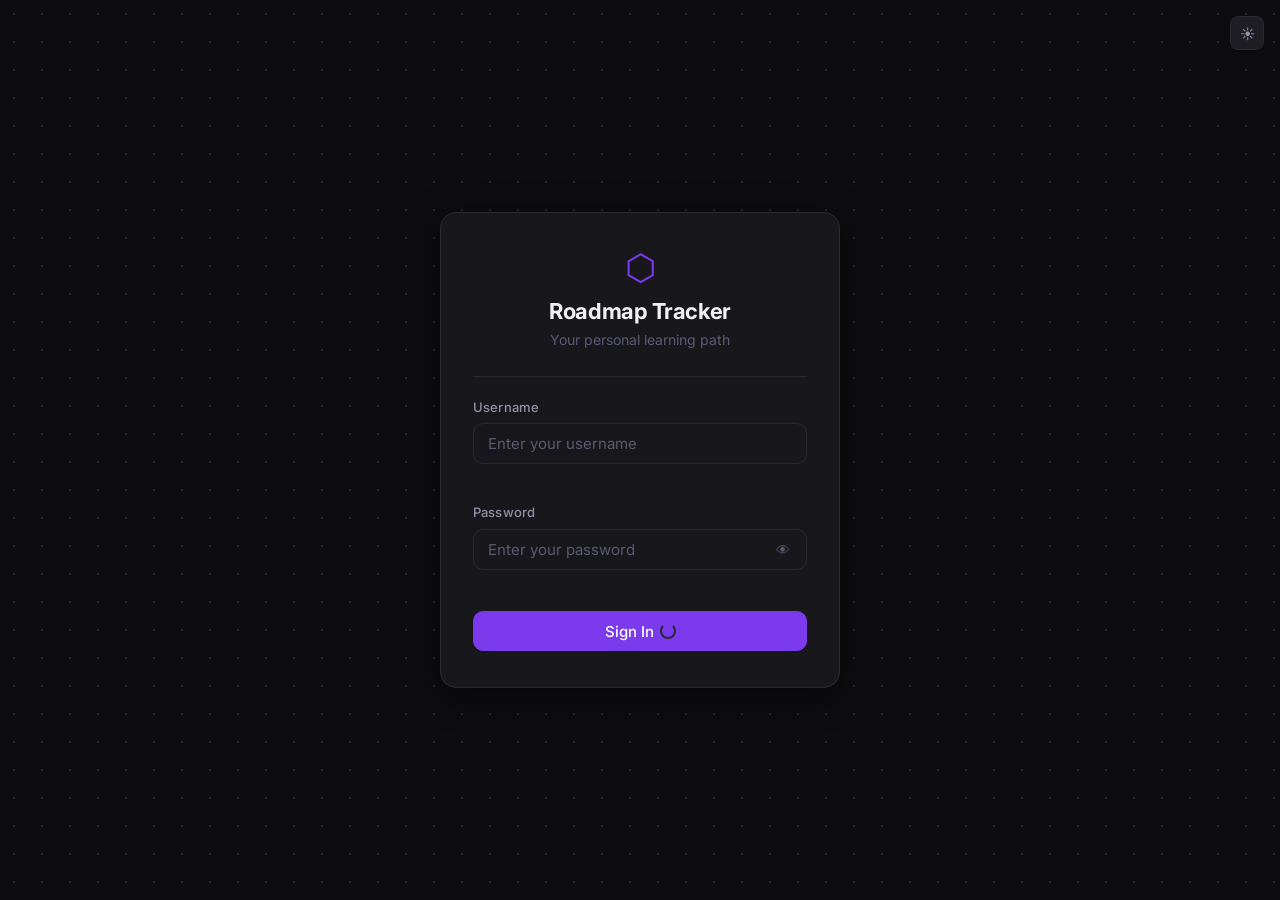
==== frontend/login.html @ f6bbed78 "Custom Roadmap UI" ====
<!DOCTYPE html>
<html lang="en" data-theme="dark">
<head>
  <meta charset="UTF-8" />
  <meta name="viewport" content="width=device-width, initial-scale=1.0" />
  <meta name="description" content="Sign in to your personal Roadmap Tracker" />
  <title>Sign In — Roadmap Tracker</title>

  <!-- Preconnect for font performance -->
  <link rel="preconnect" href="https://fonts.googleapis.com" />
  <link rel="preconnect" href="https://fonts.gstatic.com" crossorigin />
  <link href="https://fonts.googleapis.com/css2?family=Inter:wght@400;500;600;700&display=swap" rel="stylesheet" />

  <!-- Stylesheets (theme.js runs before render to avoid flash) -->
  <script>
    // Apply saved theme immediately to prevent flash of wrong theme
    (function () {
      const saved = localStorage.getItem('theme') || 'dark';
      document.documentElement.setAttribute('data-theme', saved);
    })();
  </script>

  <link rel="stylesheet" href="css/main.css" />
  <link rel="stylesheet" href="css/login.css" />
</head>
<body class="login-page">

  <!-- =====================================================
       Theme Toggle (fixed, top-right)
       ===================================================== -->
  <button
    class="theme-toggle login-theme-toggle"
    id="theme-toggle"
    aria-label="Toggle dark/light mode"
    title="Toggle theme"
  >
    <span class="theme-icon" id="theme-icon" aria-hidden="true">☀</span>
  </button>

  <!-- =====================================================
       Login Page — Centered Card
       ===================================================== -->
  <main class="login-container" role="main" id="login-container">
    <div class="login-card" id="login-card">

      <!-- Brand / Logo -->
      <div class="login-brand">
        <div class="login-brand-icon" aria-hidden="true">⬡</div>
        <h1 class="login-brand-name">Roadmap Tracker</h1>
        <p class="login-brand-tagline">Your personal learning path</p>
      </div>

      <!-- Divider -->
      <hr class="divider" />

      <!-- Login Form -->
      <form class="login-form" id="login-form" novalidate autocomplete="on">

        <!-- Global error alert (shown on wrong credentials) -->
        <div class="form-alert" id="login-alert" role="alert" hidden></div>

        <!-- Username -->
        <div class="form-group">
          <label for="username" class="form-label">Username</label>
          <input
            type="text"
            id="username"
            name="username"
            class="form-input"
            placeholder="Enter your username"
            autocomplete="username"
            spellcheck="false"
            required
          />
          <span class="form-error" id="username-error" role="alert"></span>
        </div>

        <!-- Password -->
        <div class="form-group">
          <label for="password" class="form-label">Password</label>
          <div class="password-wrapper">
            <input
              type="password"
              id="password"
              name="password"
              class="form-input"
              placeholder="Enter your password"
              autocomplete="current-password"
              required
            />
            <!-- Toggle password visibility -->
            <button
              type="button"
              class="password-toggle"
              id="password-toggle"
              aria-label="Show password"
              tabindex="-1"
            >
              <span id="password-toggle-icon" aria-hidden="true">👁</span>
            </button>
          </div>
          <span class="form-error" id="password-error" role="alert"></span>
        </div>

        <!-- Submit -->
        <button
          type="submit"
          class="btn btn-primary btn-full"
          id="login-btn"
          aria-label="Sign in to Roadmap Tracker"
        >
          <span class="btn-text" id="login-btn-text">Sign In</span>
          <span class="login-spinner" id="login-spinner" aria-hidden="true" hidden>
            <span class="spinner" style="width:16px;height:16px;border-width:2px;"></span>
          </span>
        </button>

      </form>

    </div>
  </main>

  <!-- Toast Notification -->
  <div class="toast" id="toast" role="alert" aria-live="assertive" hidden></div>

  <!-- Scripts: theme first (already inlined above for flash-prevention), then logic -->
  <script src="js/theme.js"></script>
  <script src="js/api.js"></script>
  <script src="js/login.js"></script>
</body>
</html>
---- frontend/css/main.css ----
/* ============================================================
   main.css — Global Design System
   Roadmap Tracker · Personal Learning Path App
   ============================================================

   Table of Contents:
   1.  Google Fonts Import
   2.  CSS Custom Properties (Design Tokens)
       2a. Light Theme
       2b. Dark Theme (default)
       2c. Roadmap Theme Variables
   3.  CSS Reset & Base
   4.  Typography
   5.  Layout Utilities
   6.  Navbar (shared)
   7.  Buttons
   8.  Form Elements
   9.  Badges / Status
   10. Modal (base)
   11. Toast Notification
   12. Spinner / Loading
   13. Scrollbar
   14. Responsive Breakpoints
   ============================================================ */


/* ============================================================
   1. Google Fonts Import
   ============================================================ */

@import url('https://fonts.googleapis.com/css2?family=Inter:wght@400;500;600;700&display=swap');


/* ============================================================
   2. CSS Custom Properties (Design Tokens)
   ============================================================ */

/* --- 2b. Dark Theme (default) --- */
:root,
[data-theme="dark"] {
  /* Surface / Background */
  --color-bg:           #0d0d0f;
  --color-bg-secondary: #111114;
  --color-surface:      #18181c;
  --color-surface-alt:  #1e1e24;
  --color-surface-hover:#242430;
  --color-border:       #2a2a35;
  --color-border-subtle:#1f1f28;

  /* Text */
  --color-text-primary:  #f0f0f5;
  --color-text-secondary:#9090a8;
  --color-text-muted:    #5a5a72;
  --color-text-inverse:  #0d0d0f;

  /* Accent (overridden per roadmap) */
  --color-accent:        #7c3aed;
  --color-accent-hover:  #6d28d9;
  --color-accent-subtle: rgba(124, 58, 237, 0.12);
  --color-accent-border: rgba(124, 58, 237, 0.3);

  /* Semantic */
  --color-success:       #22c55e;
  --color-success-bg:    rgba(34, 197, 94, 0.12);
  --color-warning:       #f97316;
  --color-warning-bg:    rgba(249, 115, 22, 0.12);
  --color-pending:       #6b7280;
  --color-pending-bg:    rgba(107, 114, 128, 0.15);
  --color-danger:        #ef4444;
  --color-danger-hover:  #dc2626;
  --color-danger-bg:     rgba(239, 68, 68, 0.12);

  /* Shadows */
  --shadow-sm:   0 1px 3px rgba(0, 0, 0, 0.4);
  --shadow-md:   0 4px 12px rgba(0, 0, 0, 0.4);
  --shadow-lg:   0 8px 32px rgba(0, 0, 0, 0.5);
  --shadow-inset: inset 0 1px 0 rgba(255, 255, 255, 0.04);

  /* Navbar */
  --navbar-bg:     rgba(13, 13, 15, 0.92);
  --navbar-border: #1e1e28;

  /* Scrollbar */
  --scrollbar-track: #111114;
  --scrollbar-thumb: #2a2a35;
}

/* --- 2a. Light Theme --- */
[data-theme="light"] {
  /* Surface / Background */
  --color-bg:           #f8f8fc;
  --color-bg-secondary: #f0f0f8;
  --color-surface:      #ffffff;
  --color-surface-alt:  #f4f4fa;
  --color-surface-hover:#eeeef8;
  --color-border:       #e2e2ee;
  --color-border-subtle:#ebebf5;

  /* Text */
  --color-text-primary:  #111118;
  --color-text-secondary:#52527a;
  --color-text-muted:    #9898b8;
  --color-text-inverse:  #ffffff;

  /* Accent */
  --color-accent:        #7c3aed;
  --color-accent-hover:  #6d28d9;
  --color-accent-subtle: rgba(124, 58, 237, 0.08);
  --color-accent-border: rgba(124, 58, 237, 0.25);

  /* Semantic */
  --color-success:       #16a34a;
  --color-success-bg:    rgba(22, 163, 74, 0.1);
  --color-warning:       #ea580c;
  --color-warning-bg:    rgba(234, 88, 12, 0.1);
  --color-pending:       #6b7280;
  --color-pending-bg:    rgba(107, 114, 128, 0.1);
  --color-danger:        #dc2626;
  --color-danger-hover:  #b91c1c;
  --color-danger-bg:     rgba(220, 38, 38, 0.1);

  /* Shadows */
  --shadow-sm:   0 1px 3px rgba(0, 0, 0, 0.08);
  --shadow-md:   0 4px 12px rgba(0, 0, 0, 0.1);
  --shadow-lg:   0 8px 32px rgba(0, 0, 0, 0.14);
  --shadow-inset: inset 0 1px 0 rgba(255, 255, 255, 0.8);

  /* Navbar */
  --navbar-bg:     rgba(248, 248, 252, 0.92);
  --navbar-border: #e2e2ee;

  /* Scrollbar */
  --scrollbar-track: #f0f0f8;
  --scrollbar-thumb: #cccce0;
}

/* --- 2c. Roadmap Theme Color Overrides ---
   Applied via data-roadmap attribute on <body> or via JS
   Each overrides --color-accent, --color-accent-hover,
   --color-accent-subtle, --color-accent-border
   --------------------------------------------------------- */

[data-roadmap="dsa"] {
  --color-accent:        #7c3aed;
  --color-accent-hover:  #6d28d9;
  --color-accent-subtle: rgba(124, 58, 237, 0.12);
  --color-accent-border: rgba(124, 58, 237, 0.3);
  --roadmap-gradient:    linear-gradient(135deg, #7c3aed22, #6d28d911);
}

[data-roadmap="terraform"] {
  --color-accent:        #2563eb;
  --color-accent-hover:  #1d4ed8;
  --color-accent-subtle: rgba(37, 99, 235, 0.12);
  --color-accent-border: rgba(37, 99, 235, 0.3);
  --roadmap-gradient:    linear-gradient(135deg, #2563eb22, #1d4ed811);
}

[data-roadmap="linux"] {
  --color-accent:        #16a34a;
  --color-accent-hover:  #15803d;
  --color-accent-subtle: rgba(22, 163, 74, 0.12);
  --color-accent-border: rgba(22, 163, 74, 0.3);
  --roadmap-gradient:    linear-gradient(135deg, #16a34a22, #15803d11);
}

[data-roadmap="dbms"] {
  --color-accent:        #0891b2;
  --color-accent-hover:  #0e7490;
  --color-accent-subtle: rgba(8, 145, 178, 0.12);
  --color-accent-border: rgba(8, 145, 178, 0.3);
  --roadmap-gradient:    linear-gradient(135deg, #0891b222, #0e749011);
}

[data-roadmap="os"] {
  --color-accent:        #dc2626;
  --color-accent-hover:  #b91c1c;
  --color-accent-subtle: rgba(220, 38, 38, 0.12);
  --color-accent-border: rgba(220, 38, 38, 0.3);
  --roadmap-gradient:    linear-gradient(135deg, #dc262622, #b91c1c11);
}

[data-roadmap="oops"] {
  --color-accent:        #db2777;
  --color-accent-hover:  #be185d;
  --color-accent-subtle: rgba(219, 39, 119, 0.12);
  --color-accent-border: rgba(219, 39, 119, 0.3);
  --roadmap-gradient:    linear-gradient(135deg, #db277722, #be185d11);
}

[data-roadmap="cn"] {
  --color-accent:        #4f46e5;
  --color-accent-hover:  #4338ca;
  --color-accent-subtle: rgba(79, 70, 229, 0.12);
  --color-accent-border: rgba(79, 70, 229, 0.3);
  --roadmap-gradient:    linear-gradient(135deg, #4f46e522, #4338ca11);
}

[data-roadmap="cloud"] {
  --color-accent:        #0ea5e9;
  --color-accent-hover:  #0284c7;
  --color-accent-subtle: rgba(14, 165, 233, 0.12);
  --color-accent-border: rgba(14, 165, 233, 0.3);
  --roadmap-gradient:    linear-gradient(135deg, #0ea5e922, #0284c711);
}

[data-roadmap="aws"] {
  --color-accent:        #ea580c;
  --color-accent-hover:  #c2410c;
  --color-accent-subtle: rgba(234, 88, 12, 0.12);
  --color-accent-border: rgba(234, 88, 12, 0.3);
  --roadmap-gradient:    linear-gradient(135deg, #ea580c22, #c2410c11);
}

[data-roadmap="systemdesign"] {
  --color-accent:        #0d9488;
  --color-accent-hover:  #0f766e;
  --color-accent-subtle: rgba(13, 148, 136, 0.12);
  --color-accent-border: rgba(13, 148, 136, 0.3);
  --roadmap-gradient:    linear-gradient(135deg, #0d948822, #0f766e11);
}


/* ============================================================
   3. CSS Reset & Base
   ============================================================ */

*,
*::before,
*::after {
  box-sizing: border-box;
  margin: 0;
  padding: 0;
}

html {
  font-size: 16px;
  scroll-behavior: smooth;
  -webkit-text-size-adjust: 100%;
}

body {
  font-family: 'Inter', -apple-system, BlinkMacSystemFont, 'Segoe UI', sans-serif;
  font-size: 0.9375rem; /* 15px */
  line-height: 1.6;
  color: var(--color-text-primary);
  background-color: var(--color-bg);
  min-height: 100vh;
  transition: background-color 0.2s ease, color 0.2s ease;
  -webkit-font-smoothing: antialiased;
  -moz-osx-font-smoothing: grayscale;
}

a {
  color: var(--color-accent);
  text-decoration: none;
  transition: color 0.15s ease;
}

a:hover {
  color: var(--color-accent-hover);
}

img, svg {
  display: block;
  max-width: 100%;
}

ul, ol {
  list-style: none;
}

button {
  cursor: pointer;
  font-family: inherit;
  border: none;
  background: none;
}

input, textarea, select {
  font-family: inherit;
}

h1, h2, h3, h4, h5, h6 {
  line-height: 1.3;
  font-weight: 600;
  color: var(--color-text-primary);
}


/* ============================================================
   4. Typography
   ============================================================ */

.text-xs   { font-size: 0.75rem;   line-height: 1.5; }
.text-sm   { font-size: 0.8125rem; line-height: 1.5; }
.text-base { font-size: 0.9375rem; line-height: 1.6; }
.text-lg   { font-size: 1.0625rem; line-height: 1.5; }
.text-xl   { font-size: 1.25rem;   line-height: 1.4; }
.text-2xl  { font-size: 1.5rem;    line-height: 1.3; }
.text-3xl  { font-size: 1.875rem;  line-height: 1.2; }

.font-medium  { font-weight: 500; }
.font-semibold{ font-weight: 600; }
.font-bold    { font-weight: 700; }

.text-primary   { color: var(--color-text-primary); }
.text-secondary { color: var(--color-text-secondary); }
.text-muted     { color: var(--color-text-muted); }
.text-accent    { color: var(--color-accent); }


/* ============================================================
   5. Layout Utilities
   ============================================================ */

.main-content {
  padding-top: calc(60px + 2rem); /* navbar height + spacing */
  min-height: 100vh;
}

.content-inner {
  max-width: 1280px;
  margin: 0 auto;
  padding: 0 1.5rem 4rem;
}

.page-header {
  margin-bottom: 2rem;
}

.page-title {
  font-size: 1.75rem;
  font-weight: 700;
  letter-spacing: -0.02em;
  color: var(--color-text-primary);
}

.page-subtitle {
  margin-top: 0.375rem;
  font-size: 0.9375rem;
  color: var(--color-text-secondary);
}

/* Divider */
.divider {
  height: 1px;
  background: var(--color-border);
  border: none;
  margin: 1.5rem 0;
}


/* ============================================================
   6. Navbar (shared across pages)
   ============================================================ */

.navbar {
  position: fixed;
  top: 0;
  left: 0;
  right: 0;
  z-index: 100;
  height: 60px;
  background: var(--navbar-bg);
  border-bottom: 1px solid var(--navbar-border);
  backdrop-filter: blur(12px);
  -webkit-backdrop-filter: blur(12px);
}

.navbar-inner {
  max-width: 1280px;
  margin: 0 auto;
  padding: 0 1.5rem;
  height: 100%;
  display: flex;
  align-items: center;
  justify-content: space-between;
  gap: 1rem;
}

.navbar-left {
  display: flex;
  align-items: center;
  gap: 0.5rem;
  min-width: 0;
}

.navbar-brand {
  display: flex;
  align-items: center;
  gap: 0.5rem;
  color: var(--color-text-primary);
  font-weight: 600;
  font-size: 0.9375rem;
  white-space: nowrap;
}

.navbar-brand:hover {
  color: var(--color-accent);
}

.navbar-brand .brand-icon {
  font-size: 1.25rem;
  color: var(--color-accent);
}

.navbar-back {
  display: flex;
  align-items: center;
  gap: 0.375rem;
  color: var(--color-text-secondary);
  font-size: 0.875rem;
  font-weight: 500;
  white-space: nowrap;
  transition: color 0.15s ease;
}

.navbar-back:hover {
  color: var(--color-text-primary);
}

.navbar-divider {
  color: var(--color-border);
  font-size: 1rem;
  line-height: 1;
  flex-shrink: 0;
}

.navbar-roadmap-name {
  font-size: 0.9375rem;
  font-weight: 600;
  color: var(--color-text-primary);
  overflow: hidden;
  text-overflow: ellipsis;
  white-space: nowrap;
}

.navbar-actions {
  display: flex;
  align-items: center;
  gap: 0.75rem;
  flex-shrink: 0;
}

/* Theme Toggle Button */
.theme-toggle {
  display: flex;
  align-items: center;
  justify-content: center;
  width: 34px;
  height: 34px;
  border-radius: 8px;
  background: var(--color-surface-alt);
  border: 1px solid var(--color-border);
  color: var(--color-text-secondary);
  font-size: 0.9rem;
  transition: background 0.15s ease, border-color 0.15s ease, color 0.15s ease;
  cursor: pointer;
}

.theme-toggle:hover {
  background: var(--color-surface-hover);
  border-color: var(--color-accent-border);
  color: var(--color-text-primary);
}


/* ============================================================
   7. Buttons
   ============================================================ */

.btn {
  display: inline-flex;
  align-items: center;
  justify-content: center;
  gap: 0.375rem;
  padding: 0.5rem 1rem;
  font-size: 0.875rem;
  font-weight: 500;
  border-radius: 8px;
  border: 1px solid transparent;
  cursor: pointer;
  transition: background 0.15s ease, border-color 0.15s ease,
              color 0.15s ease, box-shadow 0.15s ease, transform 0.1s ease;
  white-space: nowrap;
  user-select: none;
  line-height: 1;
}

.btn:active {
  transform: translateY(1px);
}

.btn:focus-visible {
  outline: 2px solid var(--color-accent);
  outline-offset: 2px;
}

/* Primary */
.btn-primary {
  background: var(--color-accent);
  border-color: var(--color-accent);
  color: #ffffff;
  box-shadow: 0 1px 2px rgba(0, 0, 0, 0.2);
}

.btn-primary:hover {
  background: var(--color-accent-hover);
  border-color: var(--color-accent-hover);
  box-shadow: 0 2px 8px rgba(0, 0, 0, 0.2);
}

/* Ghost */
.btn-ghost {
  background: transparent;
  border-color: var(--color-border);
  color: var(--color-text-secondary);
}

.btn-ghost:hover {
  background: var(--color-surface-hover);
  border-color: var(--color-border);
  color: var(--color-text-primary);
}

/* Danger */
.btn-danger {
  background: var(--color-danger);
  border-color: var(--color-danger);
  color: #ffffff;
}

.btn-danger:hover {
  background: var(--color-danger-hover);
  border-color: var(--color-danger-hover);
}

/* Size variants */
.btn-sm {
  padding: 0.375rem 0.75rem;
  font-size: 0.8125rem;
  border-radius: 6px;
}

.btn-full {
  width: 100%;
}

/* Disabled state */
.btn:disabled,
.btn[aria-disabled="true"] {
  opacity: 0.5;
  cursor: not-allowed;
  pointer-events: none;
}


/* ============================================================
   8. Form Elements
   ============================================================ */

.form-group {
  display: flex;
  flex-direction: column;
  gap: 0.375rem;
}

.form-label {
  font-size: 0.8125rem;
  font-weight: 500;
  color: var(--color-text-secondary);
  letter-spacing: 0.01em;
}

.form-label span[aria-hidden] {
  color: var(--color-danger);
  margin-left: 2px;
}

.form-input {
  width: 100%;
  padding: 0.5625rem 0.75rem;
  font-size: 0.9375rem;
  color: var(--color-text-primary);
  background: var(--color-surface);
  border: 1px solid var(--color-border);
  border-radius: 8px;
  transition: border-color 0.15s ease, box-shadow 0.15s ease;
  appearance: none;
  -webkit-appearance: none;
}

.form-input::placeholder {
  color: var(--color-text-muted);
}

.form-input:focus {
  outline: none;
  border-color: var(--color-accent);
  box-shadow: 0 0 0 3px var(--color-accent-subtle);
}

.form-input:hover:not(:focus) {
  border-color: var(--color-accent-border);
}

/* Textarea */
.form-textarea {
  resize: vertical;
  min-height: 80px;
  line-height: 1.6;
}

/* Select */
.form-select {
  background-image: url("data:image/svg+xml,%3Csvg xmlns='http://www.w3.org/2000/svg' width='12' height='12' viewBox='0 0 12 12'%3E%3Cpath fill='%236b7280' d='M6 8L1 3h10z'/%3E%3C/svg%3E");
  background-repeat: no-repeat;
  background-position: right 0.75rem center;
  padding-right: 2.25rem;
  cursor: pointer;
}

/* Error state */
.form-input.is-error {
  border-color: var(--color-danger);
  box-shadow: 0 0 0 3px var(--color-danger-bg);
}

.form-error {
  font-size: 0.8125rem;
  color: var(--color-danger);
  min-height: 1.2em;
}

/* Alert banner in form */
.form-alert {
  padding: 0.625rem 0.875rem;
  border-radius: 8px;
  font-size: 0.875rem;
  border: 1px solid var(--color-danger-bg);
  background: var(--color-danger-bg);
  color: var(--color-danger);
}


/* ============================================================
   9. Badges / Status
   ============================================================ */

.badge {
  display: inline-flex;
  align-items: center;
  gap: 0.3rem;
  padding: 0.2rem 0.625rem;
  font-size: 0.75rem;
  font-weight: 500;
  border-radius: 999px;
  white-space: nowrap;
  letter-spacing: 0.01em;
}

.badge::before {
  content: '';
  display: inline-block;
  width: 6px;
  height: 6px;
  border-radius: 50%;
  flex-shrink: 0;
}

/* Completed → Green */
.badge-completed {
  color: var(--color-success);
  background: var(--color-success-bg);
}

.badge-completed::before {
  background: var(--color-success);
}

/* Ongoing → Orange */
.badge-ongoing {
  color: var(--color-warning);
  background: var(--color-warning-bg);
}

.badge-ongoing::before {
  background: var(--color-warning);
}

/* Pending → Grey */
.badge-pending {
  color: var(--color-pending);
  background: var(--color-pending-bg);
}

.badge-pending::before {
  background: var(--color-pending);
}


/* ============================================================
   10. Modal (base)
   ============================================================ */

.modal-overlay {
  position: fixed;
  inset: 0;
  z-index: 200;
  background: rgba(0, 0, 0, 0.6);
  display: flex;
  align-items: center;
  justify-content: center;
  padding: 1rem;
  /* Fade in animation */
  animation: overlay-in 0.15s ease;
}

@keyframes overlay-in {
  from { opacity: 0; }
  to   { opacity: 1; }
}

.modal-overlay[hidden] {
  display: none;
}

.modal {
  width: 100%;
  max-width: 520px;
  background: var(--color-surface);
  border: 1px solid var(--color-border);
  border-radius: 12px;
  box-shadow: var(--shadow-lg);
  overflow: hidden;
  /* Slide up animation */
  animation: modal-in 0.2s ease;
}

.modal-sm {
  max-width: 380px;
}

@keyframes modal-in {
  from { opacity: 0; transform: translateY(12px) scale(0.98); }
  to   { opacity: 1; transform: translateY(0)   scale(1); }
}

.modal-header {
  display: flex;
  align-items: center;
  justify-content: space-between;
  padding: 1.25rem 1.5rem 0;
}

.modal-title {
  font-size: 1rem;
  font-weight: 600;
  color: var(--color-text-primary);
}

.modal-close {
  display: flex;
  align-items: center;
  justify-content: center;
  width: 28px;
  height: 28px;
  border-radius: 6px;
  color: var(--color-text-muted);
  font-size: 0.875rem;
  transition: background 0.15s ease, color 0.15s ease;
  cursor: pointer;
}

.modal-close:hover {
  background: var(--color-surface-hover);
  color: var(--color-text-primary);
}

.modal-form {
  padding: 1.25rem 1.5rem;
  display: flex;
  flex-direction: column;
  gap: 1rem;
}

.modal-body {
  padding: 1.25rem 1.5rem;
  font-size: 0.9375rem;
  color: var(--color-text-secondary);
  line-height: 1.6;
}

.modal-footer {
  display: flex;
  align-items: center;
  justify-content: flex-end;
  gap: 0.625rem;
  padding: 1rem 1.5rem;
  border-top: 1px solid var(--color-border-subtle);
  background: var(--color-surface-alt);
}


/* ============================================================
   11. Toast Notification
   ============================================================ */

.toast {
  position: fixed;
  bottom: 1.5rem;
  right: 1.5rem;
  z-index: 300;
  padding: 0.75rem 1.125rem;
  border-radius: 10px;
  font-size: 0.875rem;
  font-weight: 500;
  background: var(--color-surface);
  border: 1px solid var(--color-border);
  box-shadow: var(--shadow-lg);
  color: var(--color-text-primary);
  max-width: 320px;
  animation: toast-in 0.25s ease;
  display: flex;
  align-items: center;
  gap: 0.5rem;
}

.toast[hidden] {
  display: none;
}

.toast.toast-success {
  border-left: 3px solid var(--color-success);
}

.toast.toast-error {
  border-left: 3px solid var(--color-danger);
}

.toast.toast-info {
  border-left: 3px solid var(--color-accent);
}

@keyframes toast-in {
  from { opacity: 0; transform: translateY(8px); }
  to   { opacity: 1; transform: translateY(0); }
}

@keyframes toast-out {
  from { opacity: 1; transform: translateY(0); }
  to   { opacity: 0; transform: translateY(8px); }
}


/* ============================================================
   12. Spinner / Loading
   ============================================================ */

.spinner {
  display: inline-block;
  width: 20px;
  height: 20px;
  border: 2px solid var(--color-border);
  border-top-color: var(--color-accent);
  border-radius: 50%;
  animation: spin 0.65s linear infinite;
  flex-shrink: 0;
}

@keyframes spin {
  to { transform: rotate(360deg); }
}

/* Page-level loading overlay */
.loading-state {
  display: flex;
  flex-direction: column;
  align-items: center;
  justify-content: center;
  gap: 0.75rem;
  padding: 4rem 2rem;
  color: var(--color-text-secondary);
  font-size: 0.9rem;
}

/* Empty state */
.empty-state {
  display: flex;
  flex-direction: column;
  align-items: center;
  justify-content: center;
  gap: 0.5rem;
  padding: 4rem 2rem;
  text-align: center;
}

.empty-icon {
  font-size: 2.5rem;
  line-height: 1;
  margin-bottom: 0.5rem;
}

.empty-title {
  font-size: 1rem;
  font-weight: 600;
  color: var(--color-text-primary);
}

.empty-sub {
  font-size: 0.875rem;
  color: var(--color-text-secondary);
}


/* ============================================================
   13. Scrollbar
   ============================================================ */

::-webkit-scrollbar {
  width: 8px;
  height: 8px;
}

::-webkit-scrollbar-track {
  background: var(--scrollbar-track);
}

::-webkit-scrollbar-thumb {
  background: var(--scrollbar-thumb);
  border-radius: 4px;
}

::-webkit-scrollbar-thumb:hover {
  background: var(--color-border);
}

/* Firefox */
* {
  scrollbar-width: thin;
  scrollbar-color: var(--scrollbar-thumb) var(--scrollbar-track);
}


/* ============================================================
   14. Responsive Breakpoints
   ============================================================ */

/* Tablet */
@media (max-width: 1024px) {
  .content-inner {
    padding: 0 1.25rem 3rem;
  }
}

/* Mobile */
@media (max-width: 768px) {
  .content-inner {
    padding: 0 1rem 3rem;
  }

  .main-content {
    padding-top: calc(60px + 1.25rem);
  }

  .page-title {
    font-size: 1.375rem;
  }

  .modal {
    max-width: 100%;
    border-radius: 16px 16px 0 0;
    position: fixed;
    bottom: 0;
    left: 0;
    right: 0;
    max-height: 92vh;
    overflow-y: auto;
    animation: modal-mobile-in 0.25s ease;
  }

  .modal-overlay {
    align-items: flex-end;
    padding: 0;
  }

  @keyframes modal-mobile-in {
    from { transform: translateY(100%); }
    to   { transform: translateY(0); }
  }

  .modal-sm {
    max-width: 100%;
  }

  .toast {
    bottom: 1rem;
    right: 1rem;
    left: 1rem;
    max-width: 100%;
  }

  .navbar-inner {
    padding: 0 1rem;
  }
}
---- frontend/css/login.css ----
/* ============================================================
   login.css — Login Page Styles
   Roadmap Tracker
   ============================================================

   Table of Contents:
   1. Page Layout (full-height centered)
   2. Login Card
   3. Brand / Logo
   4. Form Overrides
   5. Password Toggle
   6. Theme Toggle (fixed position on login)
   7. Responsive
   ============================================================ */


/* ============================================================
   1. Page Layout
   ============================================================ */

.login-page {
  display: flex;
  align-items: center;
  justify-content: center;
  min-height: 100vh;
  background-color: var(--color-bg);

  /* Subtle dot grid pattern for depth — no heavy gradients */
  background-image: radial-gradient(
    circle,
    var(--color-border) 1px,
    transparent 1px
  );
  background-size: 28px 28px;
}

.login-container {
  width: 100%;
  display: flex;
  align-items: center;
  justify-content: center;
  padding: 1.5rem;
}


/* ============================================================
   2. Login Card
   ============================================================ */

.login-card {
  width: 100%;
  max-width: 400px;
  background: var(--color-surface);
  border: 1px solid var(--color-border);
  border-radius: 16px;
  padding: 2.25rem 2rem;
  box-shadow: var(--shadow-lg);

  /* Subtle entrance animation */
  animation: card-appear 0.3s ease both;
}

@keyframes card-appear {
  from {
    opacity: 0;
    transform: translateY(16px);
  }
  to {
    opacity: 1;
    transform: translateY(0);
  }
}

/* Divider spacing within card */
.login-card .divider {
  margin: 1.5rem 0 1.25rem;
}


/* ============================================================
   3. Brand / Logo
   ============================================================ */

.login-brand {
  display: flex;
  flex-direction: column;
  align-items: center;
  text-align: center;
  gap: 0.25rem;
}

.login-brand-icon {
  font-size: 2.25rem;
  line-height: 1;
  color: var(--color-accent);
  margin-bottom: 0.5rem;

  /* Subtle pulse animation */
  animation: icon-pulse 3s ease-in-out infinite;
}

@keyframes icon-pulse {
  0%, 100% { transform: scale(1);    opacity: 1; }
  50%       { transform: scale(1.06); opacity: 0.85; }
}

.login-brand-name {
  font-size: 1.375rem;
  font-weight: 700;
  letter-spacing: -0.02em;
  color: var(--color-text-primary);
}

.login-brand-tagline {
  font-size: 0.875rem;
  color: var(--color-text-muted);
}


/* ============================================================
   4. Form Overrides (login-specific layout)
   ============================================================ */

.login-form {
  display: flex;
  flex-direction: column;
  gap: 1rem;
}

/* Override form-input for slightly taller feel on login */
.login-form .form-input {
  padding: 0.625rem 0.875rem;
  font-size: 0.9375rem;
  border-radius: 10px;
}

/* Sign In button — slightly taller */
.login-form .btn-full {
  padding: 0.6875rem 1rem;
  font-size: 0.9375rem;
  border-radius: 10px;
  margin-top: 0.25rem;
  position: relative;
  overflow: hidden;

  /* Shimmer on hover */
  transition: background 0.15s ease, box-shadow 0.15s ease, transform 0.1s ease;
}

.login-form .btn-full::after {
  content: '';
  position: absolute;
  inset: 0;
  background: linear-gradient(
    105deg,
    transparent 40%,
    rgba(255, 255, 255, 0.07) 50%,
    transparent 60%
  );
  transform: translateX(-100%);
  transition: transform 0.4s ease;
}

.login-form .btn-full:hover::after {
  transform: translateX(100%);
}

/* Spinner row inside the button */
.login-spinner {
  display: inline-flex;
  align-items: center;
}


/* ============================================================
   5. Password Toggle
   ============================================================ */

.password-wrapper {
  position: relative;
}

.password-wrapper .form-input {
  padding-right: 2.75rem;
}

.password-toggle {
  position: absolute;
  right: 0.625rem;
  top: 50%;
  transform: translateY(-50%);
  width: 28px;
  height: 28px;
  display: flex;
  align-items: center;
  justify-content: center;
  border-radius: 6px;
  color: var(--color-text-muted);
  font-size: 0.875rem;
  cursor: pointer;
  transition: color 0.15s ease, background 0.15s ease;
}

.password-toggle:hover {
  color: var(--color-text-primary);
  background: var(--color-surface-hover);
}


/* ============================================================
   6. Theme Toggle (fixed, top-right on login page)
   ============================================================ */

.login-theme-toggle {
  position: fixed;
  top: 1rem;
  right: 1rem;
  z-index: 50;
}


/* ============================================================
   7. Responsive
   ============================================================ */

@media (max-width: 480px) {
  .login-card {
    padding: 1.75rem 1.25rem;
    border-radius: 12px;
  }

  .login-brand-name {
    font-size: 1.25rem;
  }
}
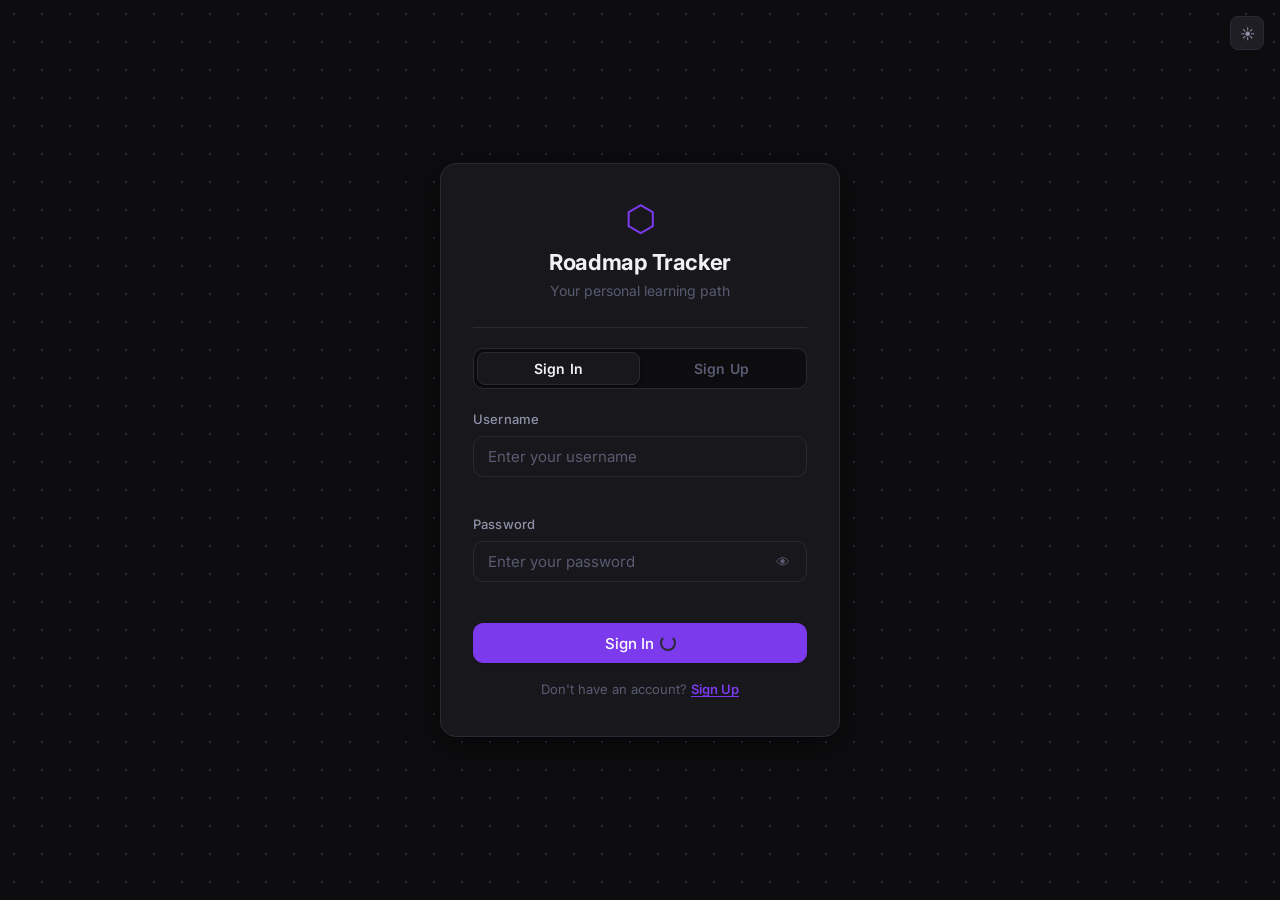
==== commit a5a90485: "Added signup section" ====
--- a/frontend/login.html
+++ b/frontend/login.html
@@ -3,7 +3,7 @@
 <head>
   <meta charset="UTF-8" />
   <meta name="viewport" content="width=device-width, initial-scale=1.0" />
-  <meta name="description" content="Sign in to your personal Roadmap Tracker" />
+  <meta name="description" content="Sign in or create an account for your personal Roadmap Tracker" />
   <title>Sign In — Roadmap Tracker</title>
 
   <!-- Preconnect for font performance -->
@@ -38,7 +38,7 @@
   </button>
 
   <!-- =====================================================
-       Login Page — Centered Card
+       Login / Signup Page — Centered Card
        ===================================================== -->
   <main class="login-container" role="main" id="login-container">
     <div class="login-card" id="login-card">
@@ -53,69 +53,214 @@
       <!-- Divider -->
       <hr class="divider" />
 
-      <!-- Login Form -->
-      <form class="login-form" id="login-form" novalidate autocomplete="on">
-
-        <!-- Global error alert (shown on wrong credentials) -->
+      <!-- Tab Switcher -->
+      <div class="auth-tabs" role="tablist" aria-label="Authentication mode">
+        <button
+          class="auth-tab active"
+          id="tab-login"
+          role="tab"
+          aria-selected="true"
+          aria-controls="panel-login"
+          data-tab="login"
+        >Sign In</button>
+        <button
+          class="auth-tab"
+          id="tab-signup"
+          role="tab"
+          aria-selected="false"
+          aria-controls="panel-signup"
+          data-tab="signup"
+        >Sign Up</button>
+        <span class="auth-tab-indicator" id="tab-indicator" aria-hidden="true"></span>
+      </div>
+
+      <!-- ── LOGIN PANEL ── -->
+      <div class="auth-panel" id="panel-login" role="tabpanel" aria-labelledby="tab-login">
+
+        <!-- Global error alert -->
         <div class="form-alert" id="login-alert" role="alert" hidden></div>
 
-        <!-- Username -->
-        <div class="form-group">
-          <label for="username" class="form-label">Username</label>
-          <input
-            type="text"
-            id="username"
-            name="username"
-            class="form-input"
-            placeholder="Enter your username"
-            autocomplete="username"
-            spellcheck="false"
-            required
-          />
-          <span class="form-error" id="username-error" role="alert"></span>
-        </div>
-
-        <!-- Password -->
-        <div class="form-group">
-          <label for="password" class="form-label">Password</label>
-          <div class="password-wrapper">
+        <form class="login-form" id="login-form" novalidate autocomplete="on">
+
+          <!-- Username -->
+          <div class="form-group">
+            <label for="username" class="form-label">Username</label>
             <input
-              type="password"
-              id="password"
-              name="password"
+              type="text"
+              id="username"
+              name="username"
               class="form-input"
-              placeholder="Enter your password"
-              autocomplete="current-password"
+              placeholder="Enter your username"
+              autocomplete="username"
+              spellcheck="false"
               required
             />
-            <!-- Toggle password visibility -->
-            <button
-              type="button"
-              class="password-toggle"
-              id="password-toggle"
-              aria-label="Show password"
-              tabindex="-1"
-            >
-              <span id="password-toggle-icon" aria-hidden="true">👁</span>
-            </button>
-          </div>
-          <span class="form-error" id="password-error" role="alert"></span>
-        </div>
-
-        <!-- Submit -->
-        <button
-          type="submit"
-          class="btn btn-primary btn-full"
-          id="login-btn"
-          aria-label="Sign in to Roadmap Tracker"
-        >
-          <span class="btn-text" id="login-btn-text">Sign In</span>
-          <span class="login-spinner" id="login-spinner" aria-hidden="true" hidden>
-            <span class="spinner" style="width:16px;height:16px;border-width:2px;"></span>
-          </span>
-        </button>
-
-      </form>
+            <span class="form-error" id="username-error" role="alert"></span>
+          </div>
+
+          <!-- Password -->
+          <div class="form-group">
+            <label for="password" class="form-label">Password</label>
+            <div class="password-wrapper">
+              <input
+                type="password"
+                id="password"
+                name="password"
+                class="form-input"
+                placeholder="Enter your password"
+                autocomplete="current-password"
+                required
+              />
+              <button
+                type="button"
+                class="password-toggle"
+                id="password-toggle"
+                aria-label="Show password"
+                tabindex="-1"
+              >
+                <span id="password-toggle-icon" aria-hidden="true">👁</span>
+              </button>
+            </div>
+            <span class="form-error" id="password-error" role="alert"></span>
+          </div>
+
+          <!-- Submit -->
+          <button
+            type="submit"
+            class="btn btn-primary btn-full"
+            id="login-btn"
+            aria-label="Sign in to Roadmap Tracker"
+          >
+            <span class="btn-text" id="login-btn-text">Sign In</span>
+            <span class="login-spinner" id="login-spinner" aria-hidden="true" hidden>
+              <span class="spinner" style="width:16px;height:16px;border-width:2px;"></span>
+            </span>
+          </button>
+
+        </form>
+
+        <!-- Switch hint -->
+        <p class="auth-switch-hint">
+          Don't have an account?
+          <button type="button" class="auth-switch-link" id="go-to-signup">Sign Up</button>
+        </p>
+
+      </div><!-- /panel-login -->
+
+      <!-- ── SIGNUP PANEL ── -->
+      <div class="auth-panel hidden" id="panel-signup" role="tabpanel" aria-labelledby="tab-signup">
+
+        <!-- Global error alert -->
+        <div class="form-alert" id="signup-alert" role="alert" hidden></div>
+
+        <form class="login-form" id="signup-form" novalidate autocomplete="off">
+
+          <!-- Full Name -->
+          <div class="form-group">
+            <label for="signup-name" class="form-label">Full Name</label>
+            <input
+              type="text"
+              id="signup-name"
+              name="name"
+              class="form-input"
+              placeholder="Enter your full name"
+              autocomplete="name"
+              spellcheck="false"
+              required
+            />
+            <span class="form-error" id="signup-name-error" role="alert"></span>
+          </div>
+
+          <!-- Username -->
+          <div class="form-group">
+            <label for="signup-username" class="form-label">Username</label>
+            <input
+              type="text"
+              id="signup-username"
+              name="user_id"
+              class="form-input"
+              placeholder="Choose a username"
+              autocomplete="off"
+              spellcheck="false"
+              required
+            />
+            <span class="form-error" id="signup-username-error" role="alert"></span>
+          </div>
+
+          <!-- Password -->
+          <div class="form-group">
+            <label for="signup-password" class="form-label">Password</label>
+            <div class="password-wrapper">
+              <input
+                type="password"
+                id="signup-password"
+                name="user_pass"
+                class="form-input"
+                placeholder="Create a password"
+                autocomplete="new-password"
+                required
+              />
+              <button
+                type="button"
+                class="password-toggle"
+                id="signup-password-toggle"
+                aria-label="Show password"
+                tabindex="-1"
+              >
+                <span id="signup-password-toggle-icon" aria-hidden="true">👁</span>
+              </button>
+            </div>
+            <span class="form-error" id="signup-password-error" role="alert"></span>
+          </div>
+
+          <!-- Confirm Password -->
+          <div class="form-group">
+            <label for="signup-confirm" class="form-label">Confirm Password</label>
+            <div class="password-wrapper">
+              <input
+                type="password"
+                id="signup-confirm"
+                name="confirm_pass"
+                class="form-input"
+                placeholder="Re-enter your password"
+                autocomplete="new-password"
+                required
+              />
+              <button
+                type="button"
+                class="password-toggle"
+                id="signup-confirm-toggle"
+                aria-label="Show confirm password"
+                tabindex="-1"
+              >
+                <span id="signup-confirm-toggle-icon" aria-hidden="true">👁</span>
+              </button>
+            </div>
+            <span class="form-error" id="signup-confirm-error" role="alert"></span>
+          </div>
+
+          <!-- Submit -->
+          <button
+            type="submit"
+            class="btn btn-primary btn-full"
+            id="signup-btn"
+            aria-label="Create account"
+          >
+            <span class="btn-text" id="signup-btn-text">Create Account</span>
+            <span class="login-spinner" id="signup-spinner" aria-hidden="true" hidden>
+              <span class="spinner" style="width:16px;height:16px;border-width:2px;"></span>
+            </span>
+          </button>
+
+        </form>
+
+        <!-- Switch hint -->
+        <p class="auth-switch-hint">
+          Already have an account?
+          <button type="button" class="auth-switch-link" id="go-to-login">Sign In</button>
+        </p>
+
+      </div><!-- /panel-signup -->
 
     </div>
   </main>
--- a/frontend/css/main.css
+++ b/frontend/css/main.css
@@ -39,45 +39,46 @@
 :root,
 [data-theme="dark"] {
   /* Surface / Background */
-  --color-bg:           #0d0d0f;
+  --color-bg: #0d0d0f;
   --color-bg-secondary: #111114;
-  --color-surface:      #18181c;
-  --color-surface-alt:  #1e1e24;
-  --color-surface-hover:#242430;
-  --color-border:       #2a2a35;
-  --color-border-subtle:#1f1f28;
+  --color-surface: #18181c;
+  --color-surface-alt: #1e1e24;
+  --color-surface-hover: #242430;
+  --color-border: #2a2a35;
+  --color-border-subtle: #1f1f28;
+  --color-border-input: #333342;
 
   /* Text */
-  --color-text-primary:  #f0f0f5;
-  --color-text-secondary:#9090a8;
-  --color-text-muted:    #5a5a72;
-  --color-text-inverse:  #0d0d0f;
+  --color-text-primary: #f0f0f5;
+  --color-text-secondary: #9090a8;
+  --color-text-muted: #5a5a72;
+  --color-text-inverse: #0d0d0f;
 
   /* Accent (overridden per roadmap) */
-  --color-accent:        #7c3aed;
-  --color-accent-hover:  #6d28d9;
+  --color-accent: #7c3aed;
+  --color-accent-hover: #6d28d9;
   --color-accent-subtle: rgba(124, 58, 237, 0.12);
   --color-accent-border: rgba(124, 58, 237, 0.3);
 
   /* Semantic */
-  --color-success:       #22c55e;
-  --color-success-bg:    rgba(34, 197, 94, 0.12);
-  --color-warning:       #f97316;
-  --color-warning-bg:    rgba(249, 115, 22, 0.12);
-  --color-pending:       #6b7280;
-  --color-pending-bg:    rgba(107, 114, 128, 0.15);
-  --color-danger:        #ef4444;
-  --color-danger-hover:  #dc2626;
-  --color-danger-bg:     rgba(239, 68, 68, 0.12);
+  --color-success: #22c55e;
+  --color-success-bg: rgba(34, 197, 94, 0.12);
+  --color-warning: #f97316;
+  --color-warning-bg: rgba(249, 115, 22, 0.12);
+  --color-pending: #6b7280;
+  --color-pending-bg: rgba(107, 114, 128, 0.15);
+  --color-danger: #ef4444;
+  --color-danger-hover: #dc2626;
+  --color-danger-bg: rgba(239, 68, 68, 0.12);
 
   /* Shadows */
-  --shadow-sm:   0 1px 3px rgba(0, 0, 0, 0.4);
-  --shadow-md:   0 4px 12px rgba(0, 0, 0, 0.4);
-  --shadow-lg:   0 8px 32px rgba(0, 0, 0, 0.5);
+  --shadow-sm: 0 1px 3px rgba(0, 0, 0, 0.4);
+  --shadow-md: 0 4px 12px rgba(0, 0, 0, 0.4);
+  --shadow-lg: 0 8px 32px rgba(0, 0, 0, 0.5);
   --shadow-inset: inset 0 1px 0 rgba(255, 255, 255, 0.04);
 
   /* Navbar */
-  --navbar-bg:     rgba(13, 13, 15, 0.92);
+  --navbar-bg: rgba(13, 13, 15, 0.92);
   --navbar-border: #1e1e28;
 
   /* Scrollbar */
@@ -88,45 +89,46 @@
 /* --- 2a. Light Theme --- */
 [data-theme="light"] {
   /* Surface / Background */
-  --color-bg:           #f8f8fc;
+  --color-bg: #f8f8fc;
   --color-bg-secondary: #f0f0f8;
-  --color-surface:      #ffffff;
-  --color-surface-alt:  #f4f4fa;
-  --color-surface-hover:#eeeef8;
-  --color-border:       #e2e2ee;
-  --color-border-subtle:#ebebf5;
+  --color-surface: #ffffff;
+  --color-surface-alt: #f4f4fa;
+  --color-surface-hover: #eeeef8;
+  --color-border: #e2e2ee;
+  --color-border-subtle: #ebebf5;
+  --color-border-input: #d4d4e8;
 
   /* Text */
-  --color-text-primary:  #111118;
-  --color-text-secondary:#52527a;
-  --color-text-muted:    #9898b8;
-  --color-text-inverse:  #ffffff;
+  --color-text-primary: #111118;
+  --color-text-secondary: #52527a;
+  --color-text-muted: #9898b8;
+  --color-text-inverse: #ffffff;
 
   /* Accent */
-  --color-accent:        #7c3aed;
-  --color-accent-hover:  #6d28d9;
+  --color-accent: #7c3aed;
+  --color-accent-hover: #6d28d9;
   --color-accent-subtle: rgba(124, 58, 237, 0.08);
   --color-accent-border: rgba(124, 58, 237, 0.25);
 
   /* Semantic */
-  --color-success:       #16a34a;
-  --color-success-bg:    rgba(22, 163, 74, 0.1);
-  --color-warning:       #ea580c;
-  --color-warning-bg:    rgba(234, 88, 12, 0.1);
-  --color-pending:       #6b7280;
-  --color-pending-bg:    rgba(107, 114, 128, 0.1);
-  --color-danger:        #dc2626;
-  --color-danger-hover:  #b91c1c;
-  --color-danger-bg:     rgba(220, 38, 38, 0.1);
+  --color-success: #16a34a;
+  --color-success-bg: rgba(22, 163, 74, 0.1);
+  --color-warning: #ea580c;
+  --color-warning-bg: rgba(234, 88, 12, 0.1);
+  --color-pending: #6b7280;
+  --color-pending-bg: rgba(107, 114, 128, 0.1);
+  --color-danger: #dc2626;
+  --color-danger-hover: #b91c1c;
+  --color-danger-bg: rgba(220, 38, 38, 0.1);
 
   /* Shadows */
-  --shadow-sm:   0 1px 3px rgba(0, 0, 0, 0.08);
-  --shadow-md:   0 4px 12px rgba(0, 0, 0, 0.1);
-  --shadow-lg:   0 8px 32px rgba(0, 0, 0, 0.14);
+  --shadow-sm: 0 1px 3px rgba(0, 0, 0, 0.08);
+  --shadow-md: 0 4px 12px rgba(0, 0, 0, 0.1);
+  --shadow-lg: 0 8px 32px rgba(0, 0, 0, 0.14);
   --shadow-inset: inset 0 1px 0 rgba(255, 255, 255, 0.8);
 
   /* Navbar */
-  --navbar-bg:     rgba(248, 248, 252, 0.92);
+  --navbar-bg: rgba(248, 248, 252, 0.92);
   --navbar-border: #e2e2ee;
 
   /* Scrollbar */
@@ -135,89 +137,101 @@
 }
 
 /* --- 2c. Roadmap Theme Color Overrides ---
-   Applied via data-roadmap attribute on <body> or via JS
-   Each overrides --color-accent, --color-accent-hover,
-   --color-accent-subtle, --color-accent-border
+   Applied via [data-roadmap] on <body> (roadmap page)
+   or on individual <article> cards (dashboard page).
+   Each overrides --color-accent, accent-hover,
+   accent-subtle, accent-border, and roadmap-gradient.
    --------------------------------------------------------- */
 
+/* Roadmap page body — full accent override */
+body[data-roadmap="dsa"],
 [data-roadmap="dsa"] {
-  --color-accent:        #7c3aed;
-  --color-accent-hover:  #6d28d9;
+  --color-accent: #7c3aed;
+  --color-accent-hover: #6d28d9;
   --color-accent-subtle: rgba(124, 58, 237, 0.12);
   --color-accent-border: rgba(124, 58, 237, 0.3);
-  --roadmap-gradient:    linear-gradient(135deg, #7c3aed22, #6d28d911);
-}
-
+  --roadmap-gradient: linear-gradient(135deg, #7c3aed22, #6d28d911);
+}
+
+body[data-roadmap="terraform"],
 [data-roadmap="terraform"] {
-  --color-accent:        #2563eb;
-  --color-accent-hover:  #1d4ed8;
+  --color-accent: #2563eb;
+  --color-accent-hover: #1d4ed8;
   --color-accent-subtle: rgba(37, 99, 235, 0.12);
   --color-accent-border: rgba(37, 99, 235, 0.3);
-  --roadmap-gradient:    linear-gradient(135deg, #2563eb22, #1d4ed811);
-}
-
+  --roadmap-gradient: linear-gradient(135deg, #2563eb22, #1d4ed811);
+}
+
+body[data-roadmap="linux"],
 [data-roadmap="linux"] {
-  --color-accent:        #16a34a;
-  --color-accent-hover:  #15803d;
+  --color-accent: #16a34a;
+  --color-accent-hover: #15803d;
   --color-accent-subtle: rgba(22, 163, 74, 0.12);
   --color-accent-border: rgba(22, 163, 74, 0.3);
-  --roadmap-gradient:    linear-gradient(135deg, #16a34a22, #15803d11);
-}
-
+  --roadmap-gradient: linear-gradient(135deg, #16a34a22, #15803d11);
+}
+
+body[data-roadmap="dbms"],
 [data-roadmap="dbms"] {
-  --color-accent:        #0891b2;
-  --color-accent-hover:  #0e7490;
+  --color-accent: #0891b2;
+  --color-accent-hover: #0e7490;
   --color-accent-subtle: rgba(8, 145, 178, 0.12);
   --color-accent-border: rgba(8, 145, 178, 0.3);
-  --roadmap-gradient:    linear-gradient(135deg, #0891b222, #0e749011);
-}
-
+  --roadmap-gradient: linear-gradient(135deg, #0891b222, #0e749011);
+}
+
+body[data-roadmap="os"],
 [data-roadmap="os"] {
-  --color-accent:        #dc2626;
-  --color-accent-hover:  #b91c1c;
+  --color-accent: #dc2626;
+  --color-accent-hover: #b91c1c;
   --color-accent-subtle: rgba(220, 38, 38, 0.12);
   --color-accent-border: rgba(220, 38, 38, 0.3);
-  --roadmap-gradient:    linear-gradient(135deg, #dc262622, #b91c1c11);
-}
-
+  --roadmap-gradient: linear-gradient(135deg, #dc262622, #b91c1c11);
+}
+
+body[data-roadmap="oops"],
 [data-roadmap="oops"] {
-  --color-accent:        #db2777;
-  --color-accent-hover:  #be185d;
+  --color-accent: #db2777;
+  --color-accent-hover: #be185d;
   --color-accent-subtle: rgba(219, 39, 119, 0.12);
   --color-accent-border: rgba(219, 39, 119, 0.3);
-  --roadmap-gradient:    linear-gradient(135deg, #db277722, #be185d11);
-}
-
+  --roadmap-gradient: linear-gradient(135deg, #db277722, #be185d11);
+}
+
+body[data-roadmap="cn"],
 [data-roadmap="cn"] {
-  --color-accent:        #4f46e5;
-  --color-accent-hover:  #4338ca;
+  --color-accent: #4f46e5;
+  --color-accent-hover: #4338ca;
   --color-accent-subtle: rgba(79, 70, 229, 0.12);
   --color-accent-border: rgba(79, 70, 229, 0.3);
-  --roadmap-gradient:    linear-gradient(135deg, #4f46e522, #4338ca11);
-}
-
+  --roadmap-gradient: linear-gradient(135deg, #4f46e522, #4338ca11);
+}
+
+body[data-roadmap="cloud"],
 [data-roadmap="cloud"] {
-  --color-accent:        #0ea5e9;
-  --color-accent-hover:  #0284c7;
+  --color-accent: #0ea5e9;
+  --color-accent-hover: #0284c7;
   --color-accent-subtle: rgba(14, 165, 233, 0.12);
   --color-accent-border: rgba(14, 165, 233, 0.3);
-  --roadmap-gradient:    linear-gradient(135deg, #0ea5e922, #0284c711);
-}
-
+  --roadmap-gradient: linear-gradient(135deg, #0ea5e922, #0284c711);
+}
+
+body[data-roadmap="aws"],
 [data-roadmap="aws"] {
-  --color-accent:        #ea580c;
-  --color-accent-hover:  #c2410c;
+  --color-accent: #ea580c;
+  --color-accent-hover: #c2410c;
   --color-accent-subtle: rgba(234, 88, 12, 0.12);
   --color-accent-border: rgba(234, 88, 12, 0.3);
-  --roadmap-gradient:    linear-gradient(135deg, #ea580c22, #c2410c11);
-}
-
+  --roadmap-gradient: linear-gradient(135deg, #ea580c22, #c2410c11);
+}
+
+body[data-roadmap="systemdesign"],
 [data-roadmap="systemdesign"] {
-  --color-accent:        #0d9488;
-  --color-accent-hover:  #0f766e;
+  --color-accent: #0d9488;
+  --color-accent-hover: #0f766e;
   --color-accent-subtle: rgba(13, 148, 136, 0.12);
   --color-accent-border: rgba(13, 148, 136, 0.3);
-  --roadmap-gradient:    linear-gradient(135deg, #0d948822, #0f766e11);
+  --roadmap-gradient: linear-gradient(135deg, #0d948822, #0f766e11);
 }
 
 
@@ -241,7 +255,8 @@
 
 body {
   font-family: 'Inter', -apple-system, BlinkMacSystemFont, 'Segoe UI', sans-serif;
-  font-size: 0.9375rem; /* 15px */
+  font-size: 0.9375rem;
+  /* 15px */
   line-height: 1.6;
   color: var(--color-text-primary);
   background-color: var(--color-bg);
@@ -261,12 +276,14 @@
   color: var(--color-accent-hover);
 }
 
-img, svg {
+img,
+svg {
   display: block;
   max-width: 100%;
 }
 
-ul, ol {
+ul,
+ol {
   list-style: none;
 }
 
@@ -277,11 +294,18 @@
   background: none;
 }
 
-input, textarea, select {
+input,
+textarea,
+select {
   font-family: inherit;
 }
 
-h1, h2, h3, h4, h5, h6 {
+h1,
+h2,
+h3,
+h4,
+h5,
+h6 {
   line-height: 1.3;
   font-weight: 600;
   color: var(--color-text-primary);
@@ -292,22 +316,68 @@
    4. Typography
    ============================================================ */
 
-.text-xs   { font-size: 0.75rem;   line-height: 1.5; }
-.text-sm   { font-size: 0.8125rem; line-height: 1.5; }
-.text-base { font-size: 0.9375rem; line-height: 1.6; }
-.text-lg   { font-size: 1.0625rem; line-height: 1.5; }
-.text-xl   { font-size: 1.25rem;   line-height: 1.4; }
-.text-2xl  { font-size: 1.5rem;    line-height: 1.3; }
-.text-3xl  { font-size: 1.875rem;  line-height: 1.2; }
-
-.font-medium  { font-weight: 500; }
-.font-semibold{ font-weight: 600; }
-.font-bold    { font-weight: 700; }
-
-.text-primary   { color: var(--color-text-primary); }
-.text-secondary { color: var(--color-text-secondary); }
-.text-muted     { color: var(--color-text-muted); }
-.text-accent    { color: var(--color-accent); }
+.text-xs {
+  font-size: 0.75rem;
+  line-height: 1.5;
+}
+
+.text-sm {
+  font-size: 0.8125rem;
+  line-height: 1.5;
+}
+
+.text-base {
+  font-size: 0.9375rem;
+  line-height: 1.6;
+}
+
+.text-lg {
+  font-size: 1.0625rem;
+  line-height: 1.5;
+}
+
+.text-xl {
+  font-size: 1.25rem;
+  line-height: 1.4;
+}
+
+.text-2xl {
+  font-size: 1.5rem;
+  line-height: 1.3;
+}
+
+.text-3xl {
+  font-size: 1.875rem;
+  line-height: 1.2;
+}
+
+.font-medium {
+  font-weight: 500;
+}
+
+.font-semibold {
+  font-weight: 600;
+}
+
+.font-bold {
+  font-weight: 700;
+}
+
+.text-primary {
+  color: var(--color-text-primary);
+}
+
+.text-secondary {
+  color: var(--color-text-secondary);
+}
+
+.text-muted {
+  color: var(--color-text-muted);
+}
+
+.text-accent {
+  color: var(--color-accent);
+}
 
 
 /* ============================================================
@@ -315,7 +385,8 @@
    ============================================================ */
 
 .main-content {
-  padding-top: calc(60px + 2rem); /* navbar height + spacing */
+  padding-top: calc(60px + 2rem);
+  /* navbar height + spacing */
   min-height: 100vh;
 }
 
@@ -482,7 +553,7 @@
   border: 1px solid transparent;
   cursor: pointer;
   transition: background 0.15s ease, border-color 0.15s ease,
-              color 0.15s ease, box-shadow 0.15s ease, transform 0.1s ease;
+    color 0.15s ease, box-shadow 0.15s ease, transform 0.1s ease;
   white-space: nowrap;
   user-select: none;
   line-height: 1;
@@ -614,11 +685,16 @@
 
 /* Select */
 .form-select {
-  background-image: url("data:image/svg+xml,%3Csvg xmlns='http://www.w3.org/2000/svg' width='12' height='12' viewBox='0 0 12 12'%3E%3Cpath fill='%236b7280' d='M6 8L1 3h10z'/%3E%3C/svg%3E");
-  background-repeat: no-repeat;
-  background-position: right 0.75rem center;
-  padding-right: 2.25rem;
-  cursor: pointer;
+  appearance: auto;
+  -webkit-appearance: auto;
+  background-image: none;
+}
+
+/* Dark theme chevron (white-ish) */
+[data-theme="dark"] .form-select,
+:root .form-select,
+[data-theme="light"] .form-select {
+    background-image: none !important;
 }
 
 /* Error state */
@@ -718,8 +794,13 @@
 }
 
 @keyframes overlay-in {
-  from { opacity: 0; }
-  to   { opacity: 1; }
+  from {
+    opacity: 0;
+  }
+
+  to {
+    opacity: 1;
+  }
 }
 
 .modal-overlay[hidden] {
@@ -743,8 +824,15 @@
 }
 
 @keyframes modal-in {
-  from { opacity: 0; transform: translateY(12px) scale(0.98); }
-  to   { opacity: 1; transform: translateY(0)   scale(1); }
+  from {
+    opacity: 0;
+    transform: translateY(12px) scale(0.98);
+  }
+
+  to {
+    opacity: 1;
+    transform: translateY(0) scale(1);
+  }
 }
 
 .modal-header {
@@ -844,13 +932,27 @@
 }
 
 @keyframes toast-in {
-  from { opacity: 0; transform: translateY(8px); }
-  to   { opacity: 1; transform: translateY(0); }
+  from {
+    opacity: 0;
+    transform: translateY(8px);
+  }
+
+  to {
+    opacity: 1;
+    transform: translateY(0);
+  }
 }
 
 @keyframes toast-out {
-  from { opacity: 1; transform: translateY(0); }
-  to   { opacity: 0; transform: translateY(8px); }
+  from {
+    opacity: 1;
+    transform: translateY(0);
+  }
+
+  to {
+    opacity: 0;
+    transform: translateY(8px);
+  }
 }
 
 
@@ -870,7 +972,9 @@
 }
 
 @keyframes spin {
-  to { transform: rotate(360deg); }
+  to {
+    transform: rotate(360deg);
+  }
 }
 
 /* Page-level loading overlay */
@@ -885,6 +989,10 @@
   font-size: 0.9rem;
 }
 
+.loading-state[hidden] {
+  display: none !important;
+}
+
 /* Empty state */
 .empty-state {
   display: flex;
@@ -894,6 +1002,10 @@
   gap: 0.5rem;
   padding: 4rem 2rem;
   text-align: center;
+}
+
+.empty-state[hidden] {
+  display: none !important;
 }
 
 .empty-icon {
@@ -986,8 +1098,13 @@
   }
 
   @keyframes modal-mobile-in {
-    from { transform: translateY(100%); }
-    to   { transform: translateY(0); }
+    from {
+      transform: translateY(100%);
+    }
+
+    to {
+      transform: translateY(0);
+    }
   }
 
   .modal-sm {
@@ -1005,3 +1122,50 @@
     padding: 0 1rem;
   }
 }
+
+
+/* ============================================================
+   15. Focus Visible Utility (accessibility)
+   ============================================================ */
+
+/* Remove default outline only when using mouse; keep for keyboard */
+:focus:not(:focus-visible) {
+  outline: none;
+}
+
+:focus-visible {
+  outline: 2px solid var(--color-accent);
+  outline-offset: 2px;
+}
+
+
+/* ============================================================
+   16. Selection Color
+   ============================================================ */
+
+::selection {
+  background: var(--color-accent-subtle);
+  color: var(--color-text-primary);
+}
+
+
+/* ============================================================
+   17. Smooth theme transition on all color properties
+   ============================================================ */
+
+*,
+*::before,
+*::after {
+  transition-property: background-color, border-color, color;
+  transition-duration: 0.15s;
+  transition-timing-function: ease;
+}
+
+/* Opt-out transitions for elements where it looks bad */
+.progress-bar-fill,
+.spinner,
+.modal,
+.modal-overlay,
+.toast {
+  transition: none;
+}
--- a/frontend/css/login.css
+++ b/frontend/css/login.css
@@ -220,7 +220,109 @@
 
 
 /* ============================================================
-   7. Responsive
+   7. Auth Tabs
+   ============================================================ */
+
+.auth-tabs {
+  position: relative;
+  display: flex;
+  background: var(--color-bg);
+  border: 1px solid var(--color-border);
+  border-radius: 10px;
+  padding: 3px;
+  margin-bottom: 1.25rem;
+  gap: 0;
+}
+
+.auth-tab {
+  flex: 1;
+  position: relative;
+  z-index: 1;
+  padding: 0.5rem 1rem;
+  font-size: 0.875rem;
+  font-weight: 600;
+  color: var(--color-text-muted);
+  background: transparent;
+  border: none;
+  border-radius: 8px;
+  cursor: pointer;
+  transition: color 0.2s ease;
+  letter-spacing: 0.01em;
+}
+
+.auth-tab.active {
+  color: var(--color-text-primary);
+}
+
+/* Sliding pill indicator */
+.auth-tab-indicator {
+  position: absolute;
+  top: 3px;
+  left: 3px;
+  width: calc(50% - 3px);
+  height: calc(100% - 6px);
+  background: var(--color-surface);
+  border: 1px solid var(--color-border);
+  border-radius: 8px;
+  box-shadow: var(--shadow-sm);
+  transition: transform 0.25s cubic-bezier(0.4, 0, 0.2, 1);
+  pointer-events: none;
+}
+
+.auth-tab-indicator.slide-right {
+  transform: translateX(100%);
+}
+
+
+/* ============================================================
+   8. Auth Panels
+   ============================================================ */
+
+.auth-panel {
+  animation: panel-in 0.25s ease both;
+}
+
+.auth-panel.hidden {
+  display: none;
+}
+
+@keyframes panel-in {
+  from { opacity: 0; transform: translateY(8px); }
+  to   { opacity: 1; transform: translateY(0); }
+}
+
+
+/* ============================================================
+   9. Switch Hint
+   ============================================================ */
+
+.auth-switch-hint {
+  margin-top: 1rem;
+  text-align: center;
+  font-size: 0.8125rem;
+  color: var(--color-text-muted);
+}
+
+.auth-switch-link {
+  background: none;
+  border: none;
+  padding: 0;
+  font-size: inherit;
+  font-weight: 600;
+  color: var(--color-accent);
+  cursor: pointer;
+  text-decoration: underline;
+  text-underline-offset: 2px;
+  transition: opacity 0.15s ease;
+}
+
+.auth-switch-link:hover {
+  opacity: 0.8;
+}
+
+
+/* ============================================================
+   10. Responsive
    ============================================================ */
 
 @media (max-width: 480px) {
